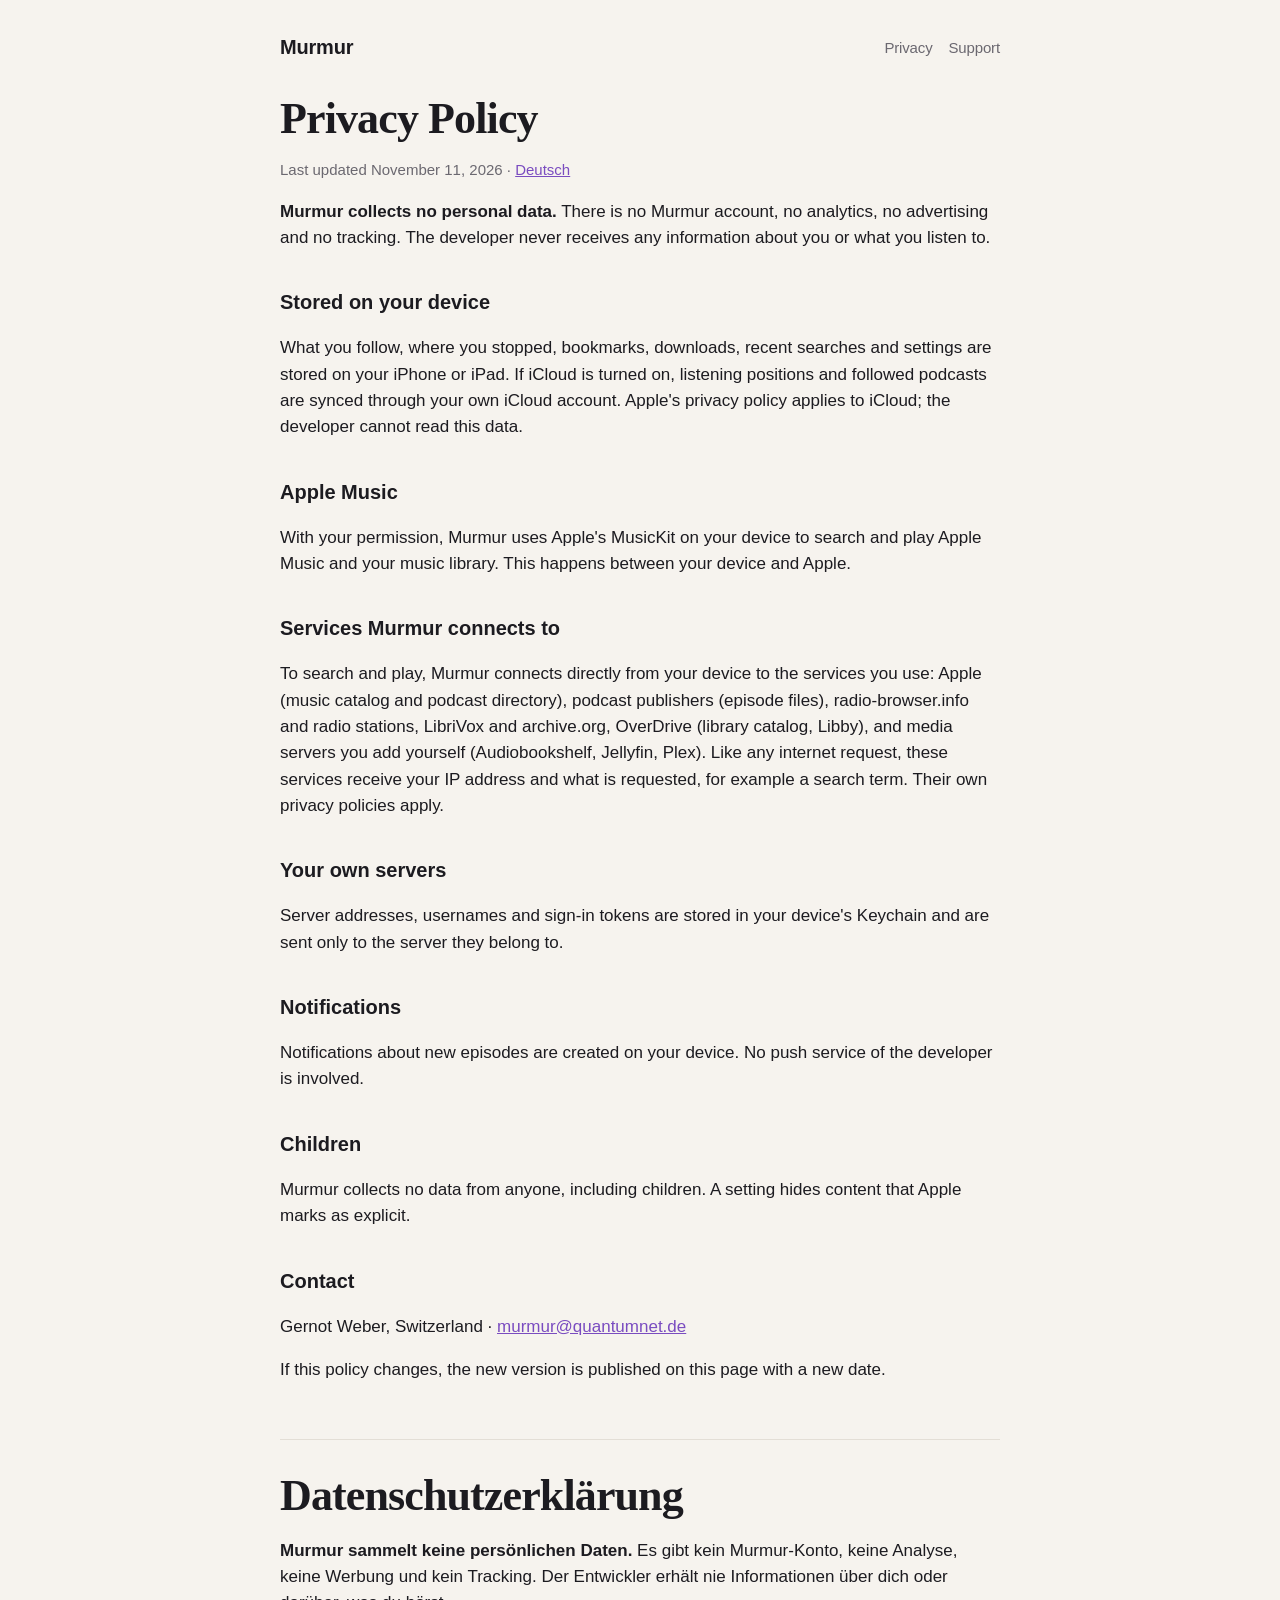
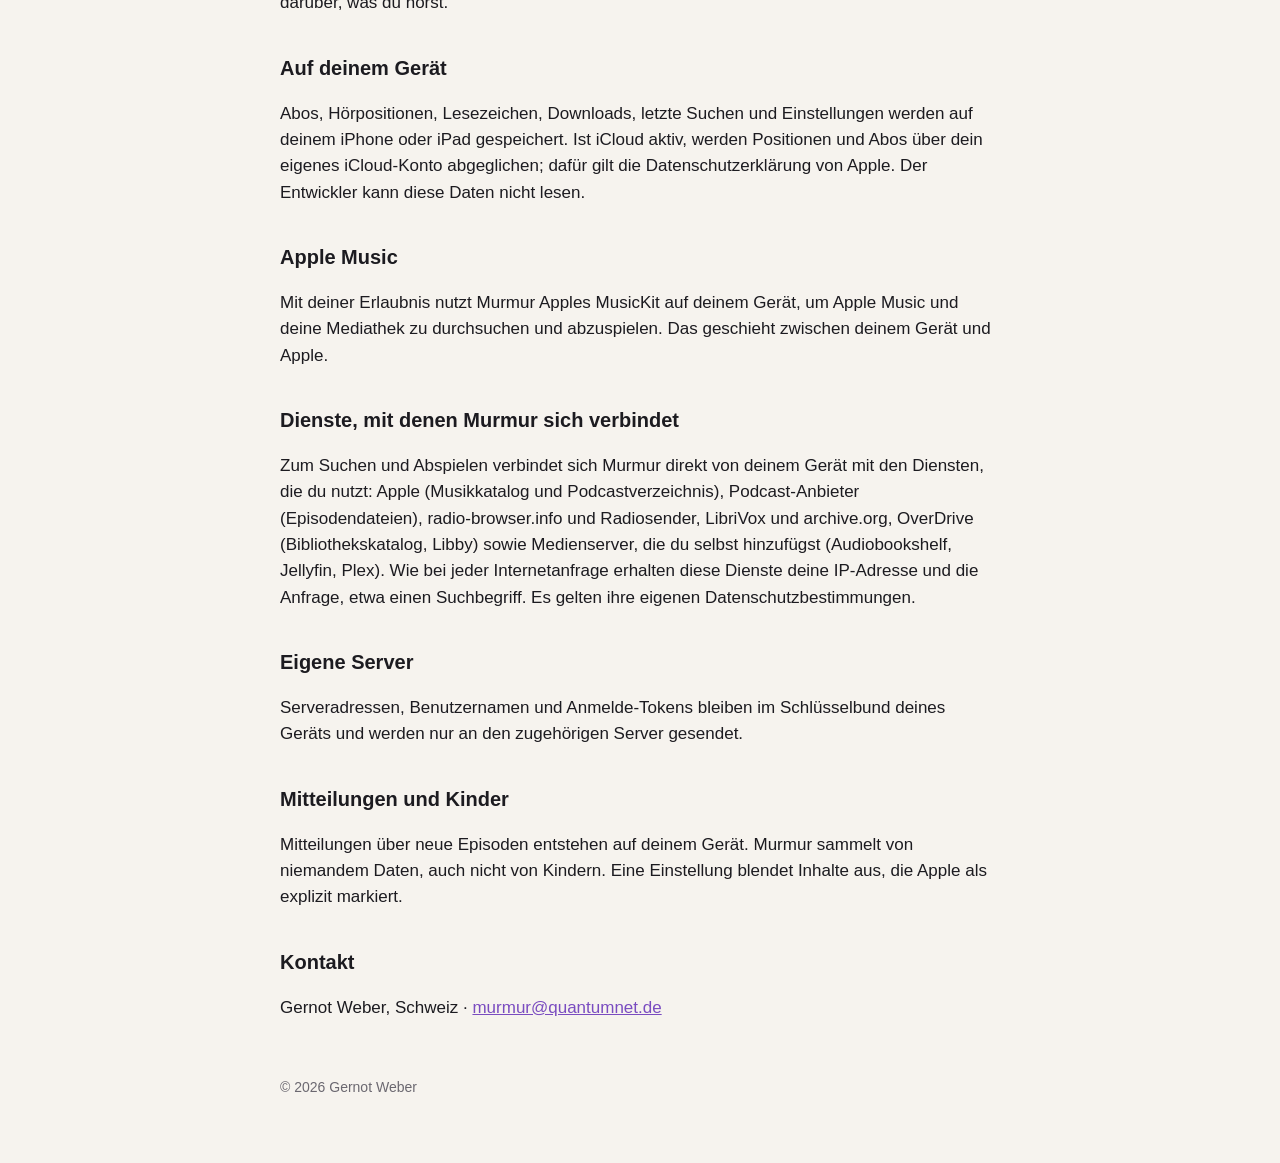
==== privacy.html @ 97b94185 "Murmur website: about, privacy, support, screenshots Co-Authored-By: Claude Opus 5.5 <noreply@anthro" ====
<!doctype html>
<html lang="en">
<head>
<meta charset="utf-8">
<meta name="viewport" content="width=device-width, initial-scale=1">
<title>Murmur – Privacy Policy</title>
<link rel="stylesheet" href="style.css">
</head>
<body>
<main>
  <header><a href="./">Murmur</a><nav><a href="privacy.html">Privacy</a><a href="support.html">Support</a></nav></header>
  <h1>Privacy Policy</h1>
  <p class="muted">Last updated November 11, 2026 · <a href="#de">Deutsch</a></p>

  <p><strong>Murmur collects no personal data.</strong> There is no Murmur account, no analytics, no advertising and no tracking. The developer never receives any information about you or what you listen to.</p>

  <h2>Stored on your device</h2>
  <p>What you follow, where you stopped, bookmarks, downloads, recent searches and settings are stored on your iPhone or iPad. If iCloud is turned on, listening positions and followed podcasts are synced through your own iCloud account. Apple's privacy policy applies to iCloud; the developer cannot read this data.</p>

  <h2>Apple Music</h2>
  <p>With your permission, Murmur uses Apple's MusicKit on your device to search and play Apple Music and your music library. This happens between your device and Apple.</p>

  <h2>Services Murmur connects to</h2>
  <p>To search and play, Murmur connects directly from your device to the services you use: Apple (music catalog and podcast directory), podcast publishers (episode files), radio-browser.info and radio stations, LibriVox and archive.org, OverDrive (library catalog, Libby), and media servers you add yourself (Audiobookshelf, Jellyfin, Plex). Like any internet request, these services receive your IP address and what is requested, for example a search term. Their own privacy policies apply.</p>

  <h2>Your own servers</h2>
  <p>Server addresses, usernames and sign-in tokens are stored in your device's Keychain and are sent only to the server they belong to.</p>

  <h2>Notifications</h2>
  <p>Notifications about new episodes are created on your device. No push service of the developer is involved.</p>

  <h2>Children</h2>
  <p>Murmur collects no data from anyone, including children. A setting hides content that Apple marks as explicit.</p>

  <h2>Contact</h2>
  <p>Gernot Weber, Switzerland · <a href="mailto:murmur@quantumnet.de">murmur@quantumnet.de</a></p>
  <p>If this policy changes, the new version is published on this page with a new date.</p>

  <section class="lang" id="de" lang="de">
    <h1>Datenschutzerklärung</h1>
    <p><strong>Murmur sammelt keine persönlichen Daten.</strong> Es gibt kein Murmur-Konto, keine Analyse, keine Werbung und kein Tracking. Der Entwickler erhält nie Informationen über dich oder darüber, was du hörst.</p>
    <h2>Auf deinem Gerät</h2>
    <p>Abos, Hörpositionen, Lesezeichen, Downloads, letzte Suchen und Einstellungen werden auf deinem iPhone oder iPad gespeichert. Ist iCloud aktiv, werden Positionen und Abos über dein eigenes iCloud-Konto abgeglichen; dafür gilt die Datenschutzerklärung von Apple. Der Entwickler kann diese Daten nicht lesen.</p>
    <h2>Apple Music</h2>
    <p>Mit deiner Erlaubnis nutzt Murmur Apples MusicKit auf deinem Gerät, um Apple Music und deine Mediathek zu durchsuchen und abzuspielen. Das geschieht zwischen deinem Gerät und Apple.</p>
    <h2>Dienste, mit denen Murmur sich verbindet</h2>
    <p>Zum Suchen und Abspielen verbindet sich Murmur direkt von deinem Gerät mit den Diensten, die du nutzt: Apple (Musikkatalog und Podcastverzeichnis), Podcast-Anbieter (Episodendateien), radio-browser.info und Radiosender, LibriVox und archive.org, OverDrive (Bibliothekskatalog, Libby) sowie Medienserver, die du selbst hinzufügst (Audiobookshelf, Jellyfin, Plex). Wie bei jeder Internetanfrage erhalten diese Dienste deine IP-Adresse und die Anfrage, etwa einen Suchbegriff. Es gelten ihre eigenen Datenschutzbestimmungen.</p>
    <h2>Eigene Server</h2>
    <p>Serveradressen, Benutzernamen und Anmelde-Tokens bleiben im Schlüsselbund deines Geräts und werden nur an den zugehörigen Server gesendet.</p>
    <h2>Mitteilungen und Kinder</h2>
    <p>Mitteilungen über neue Episoden entstehen auf deinem Gerät. Murmur sammelt von niemandem Daten, auch nicht von Kindern. Eine Einstellung blendet Inhalte aus, die Apple als explizit markiert.</p>
    <h2>Kontakt</h2>
    <p>Gernot Weber, Schweiz · <a href="mailto:murmur@quantumnet.de">murmur@quantumnet.de</a></p>
  </section>
  <footer>© 2026 Gernot Weber</footer>
</main>
</body>
</html>
---- style.css ----
:root {
  --ground: #f6f3ee; --surface: #ffffff; --ink: #1c1b20; --muted: #6b6870; --line: #e3ded6;
  --music: #d9405a; --podcast: #7a4cc0; --radio: #157a80; --book: #8c6138;
}
@media (prefers-color-scheme: dark) {
  :root { --ground: #17161b; --surface: #222128; --ink: #f2f0eb; --muted: #a29fa8; --line: #34323b; }
}
* { box-sizing: border-box; }
body {
  margin: 0; background: var(--ground); color: var(--ink);
  font: 17px/1.55 -apple-system, BlinkMacSystemFont, "SF Pro Text", "Helvetica Neue", Arial, sans-serif;
}
main { max-width: 760px; margin: 0 auto; padding: 32px 20px 64px; }
header { display: flex; align-items: center; gap: 12px; margin-bottom: 32px; }
header a { color: var(--ink); text-decoration: none; font-weight: 700; font-size: 20px; letter-spacing: -0.01em; }
header nav { margin-left: auto; display: flex; gap: 16px; font-size: 15px; }
header nav a { font-weight: 500; color: var(--muted); font-size: 15px; }
h1 { font-family: ui-serif, "New York", Georgia, serif; font-size: 44px; line-height: 1.1; margin: 8px 0 12px; letter-spacing: -0.02em; }
h2 { font-size: 20px; margin: 36px 0 8px; }
p, li { color: var(--ink); }
.lead { font-size: 20px; color: var(--muted); }
.muted { color: var(--muted); font-size: 15px; }
.chips { display: flex; flex-wrap: wrap; gap: 8px; margin: 20px 0 8px; padding: 0; list-style: none; }
.chips li { padding: 6px 12px; border-radius: 999px; background: var(--surface); border: 1px solid var(--line); font-size: 14px; font-weight: 600; }
.chips .m { color: var(--music); } .chips .p { color: var(--podcast); } .chips .r { color: var(--radio); } .chips .b { color: var(--book); }
.grid { display: grid; grid-template-columns: repeat(auto-fit, minmax(210px, 1fr)); gap: 14px; margin-top: 18px; }
.card { background: var(--surface); border: 1px solid var(--line); border-radius: 18px; padding: 16px 18px; }
.card h3 { margin: 0 0 4px; font-size: 16px; }
.card p { margin: 0; font-size: 15px; color: var(--muted); }
.shots { display: flex; gap: 14px; overflow-x: auto; padding: 8px 0 16px; }
.shots img { height: 460px; border-radius: 28px; border: 1px solid var(--line); }
.lang { margin-top: 56px; padding-top: 24px; border-top: 1px solid var(--line); }
a { color: var(--podcast); }
footer { margin-top: 56px; color: var(--muted); font-size: 14px; }
@media (max-width: 520px) { h1 { font-size: 34px; } .shots img { height: 380px; } }
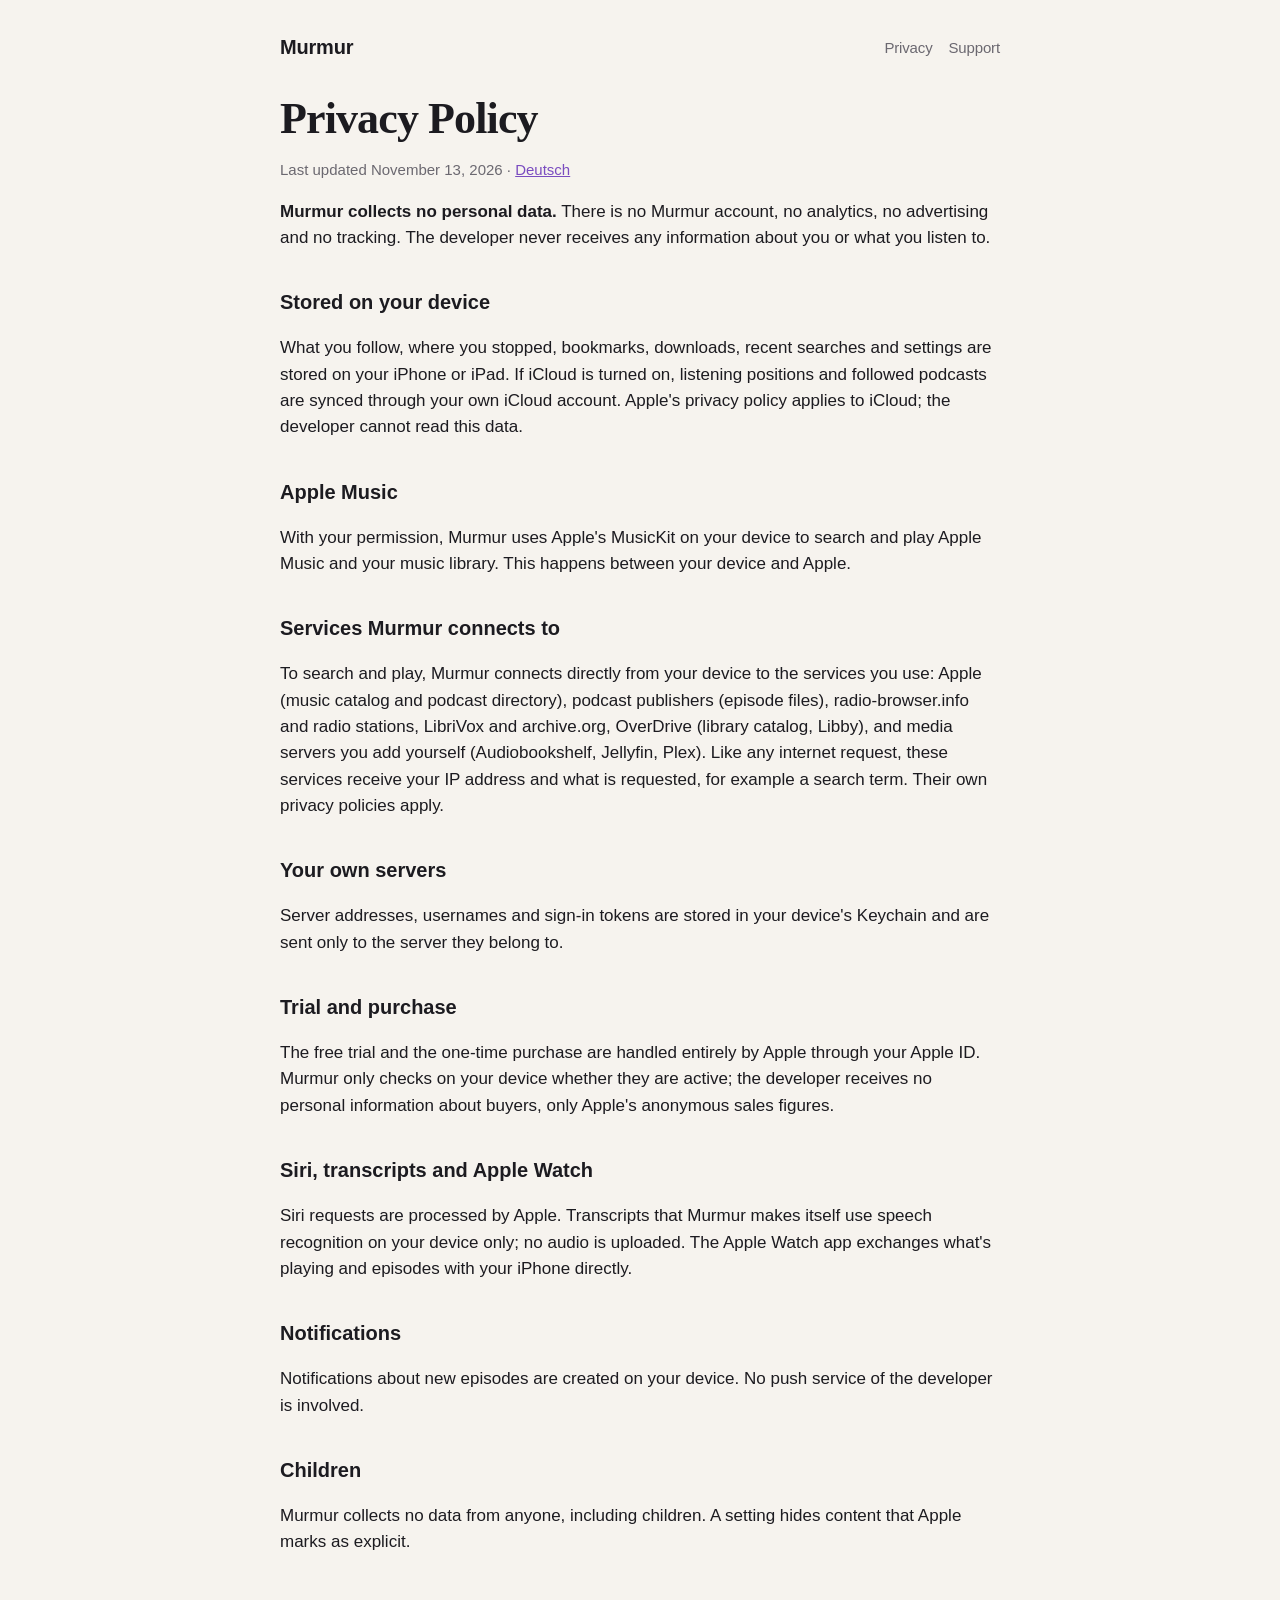
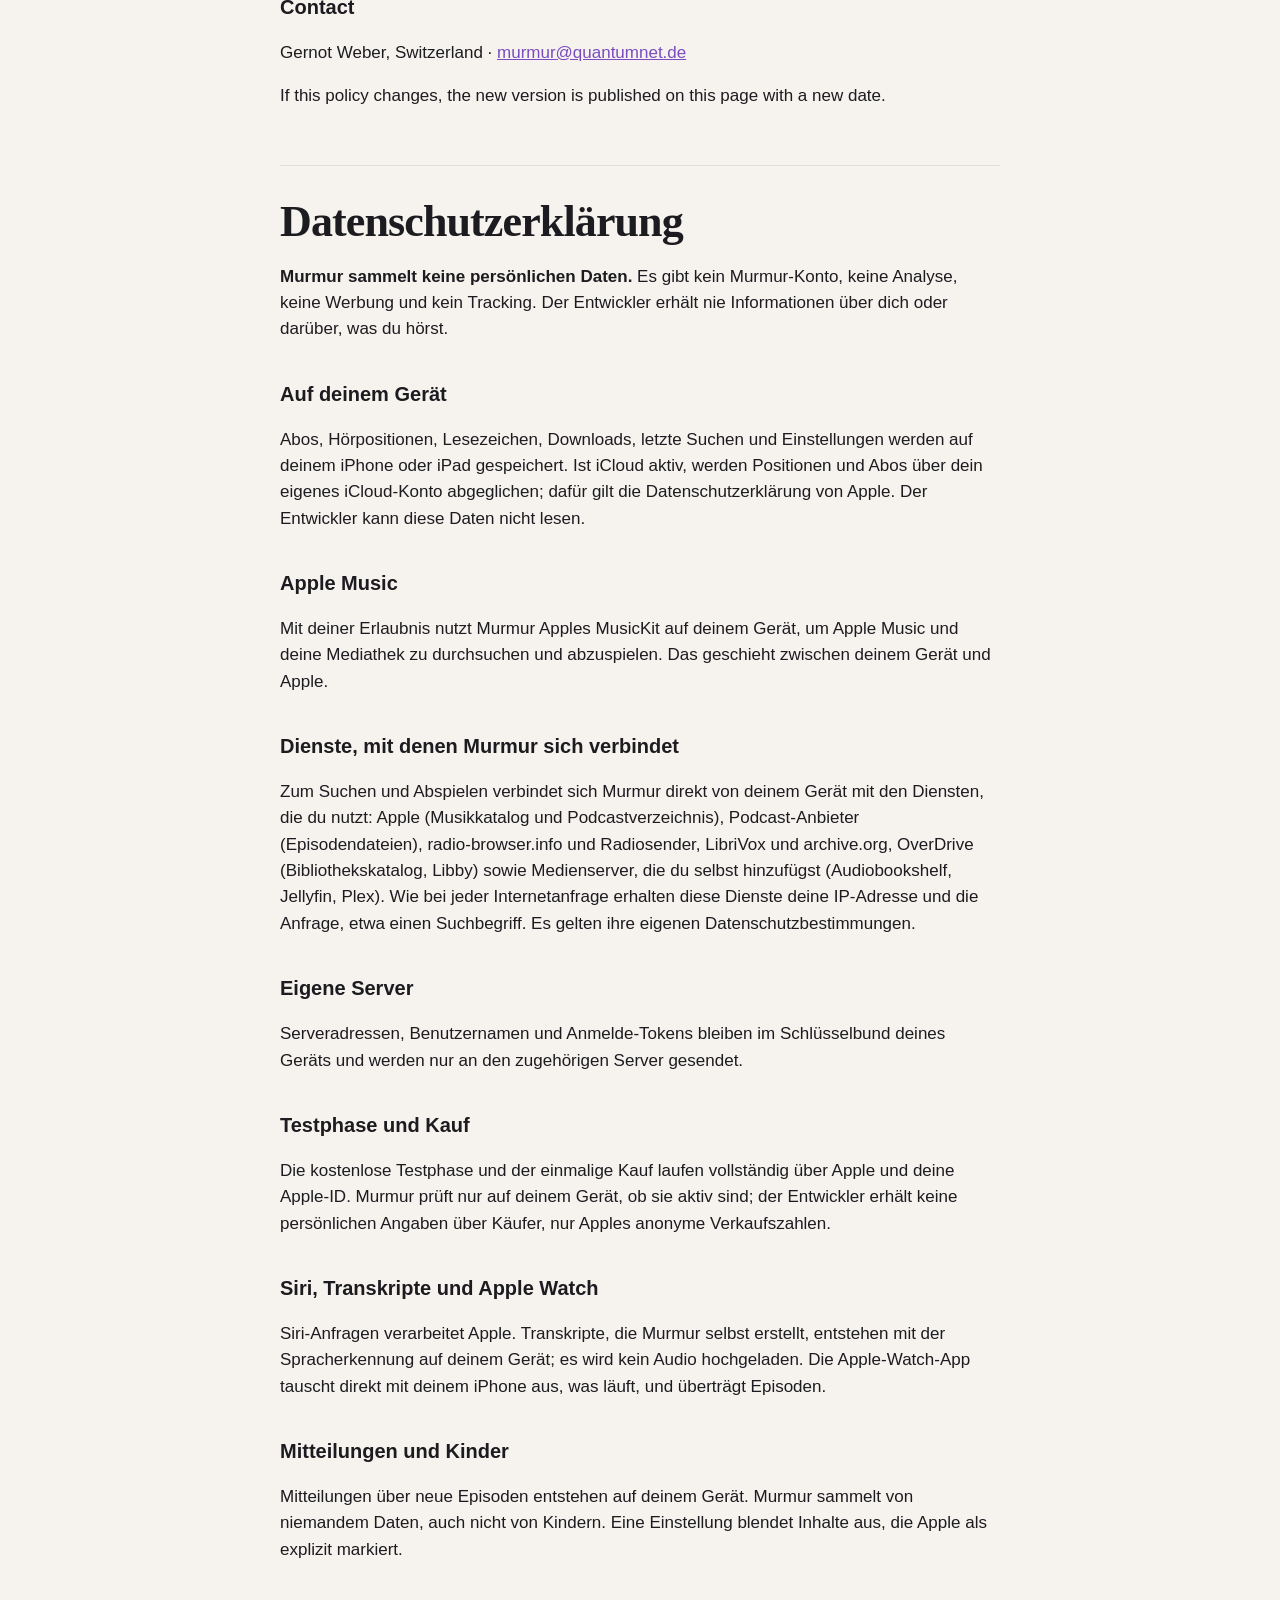
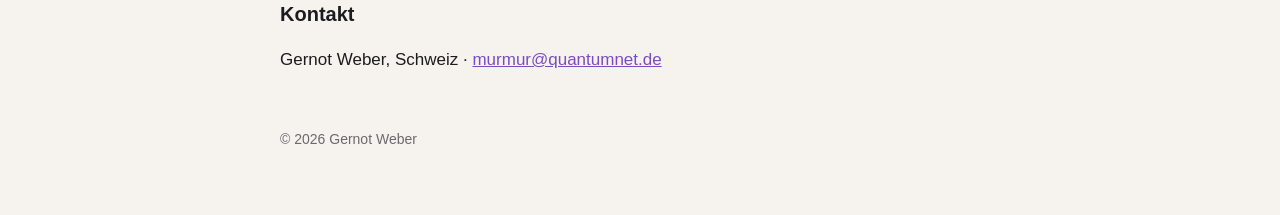
==== commit b5ef3169: "Trial and price, new features, privacy for purchases, Siri and transcripts Co-Authored-By: Claude Op" ====
--- a/privacy.html
+++ b/privacy.html
@@ -10,7 +10,7 @@
 <main>
   <header><a href="./">Murmur</a><nav><a href="privacy.html">Privacy</a><a href="support.html">Support</a></nav></header>
   <h1>Privacy Policy</h1>
-  <p class="muted">Last updated November 11, 2026 · <a href="#de">Deutsch</a></p>
+  <p class="muted">Last updated November 13, 2026 · <a href="#de">Deutsch</a></p>
 
   <p><strong>Murmur collects no personal data.</strong> There is no Murmur account, no analytics, no advertising and no tracking. The developer never receives any information about you or what you listen to.</p>
 
@@ -25,6 +25,12 @@
 
   <h2>Your own servers</h2>
   <p>Server addresses, usernames and sign-in tokens are stored in your device's Keychain and are sent only to the server they belong to.</p>
+
+  <h2>Trial and purchase</h2>
+  <p>The free trial and the one-time purchase are handled entirely by Apple through your Apple ID. Murmur only checks on your device whether they are active; the developer receives no personal information about buyers, only Apple's anonymous sales figures.</p>
+
+  <h2>Siri, transcripts and Apple Watch</h2>
+  <p>Siri requests are processed by Apple. Transcripts that Murmur makes itself use speech recognition on your device only; no audio is uploaded. The Apple Watch app exchanges what's playing and episodes with your iPhone directly.</p>
 
   <h2>Notifications</h2>
   <p>Notifications about new episodes are created on your device. No push service of the developer is involved.</p>
@@ -47,6 +53,10 @@
     <p>Zum Suchen und Abspielen verbindet sich Murmur direkt von deinem Gerät mit den Diensten, die du nutzt: Apple (Musikkatalog und Podcastverzeichnis), Podcast-Anbieter (Episodendateien), radio-browser.info und Radiosender, LibriVox und archive.org, OverDrive (Bibliothekskatalog, Libby) sowie Medienserver, die du selbst hinzufügst (Audiobookshelf, Jellyfin, Plex). Wie bei jeder Internetanfrage erhalten diese Dienste deine IP-Adresse und die Anfrage, etwa einen Suchbegriff. Es gelten ihre eigenen Datenschutzbestimmungen.</p>
     <h2>Eigene Server</h2>
     <p>Serveradressen, Benutzernamen und Anmelde-Tokens bleiben im Schlüsselbund deines Geräts und werden nur an den zugehörigen Server gesendet.</p>
+    <h2>Testphase und Kauf</h2>
+    <p>Die kostenlose Testphase und der einmalige Kauf laufen vollständig über Apple und deine Apple-ID. Murmur prüft nur auf deinem Gerät, ob sie aktiv sind; der Entwickler erhält keine persönlichen Angaben über Käufer, nur Apples anonyme Verkaufszahlen.</p>
+    <h2>Siri, Transkripte und Apple Watch</h2>
+    <p>Siri-Anfragen verarbeitet Apple. Transkripte, die Murmur selbst erstellt, entstehen mit der Spracherkennung auf deinem Gerät; es wird kein Audio hochgeladen. Die Apple-Watch-App tauscht direkt mit deinem iPhone aus, was läuft, und überträgt Episoden.</p>
     <h2>Mitteilungen und Kinder</h2>
     <p>Mitteilungen über neue Episoden entstehen auf deinem Gerät. Murmur sammelt von niemandem Daten, auch nicht von Kindern. Eine Einstellung blendet Inhalte aus, die Apple als explizit markiert.</p>
     <h2>Kontakt</h2>
--- a/style.css
+++ b/style.css
@@ -33,3 +33,6 @@
 a { color: var(--podcast); }
 footer { margin-top: 56px; color: var(--muted); font-size: 14px; }
 @media (max-width: 520px) { h1 { font-size: 34px; } .shots img { height: 380px; } }
+
+.price { margin: 32px 0; padding: 20px 22px; border-radius: 18px; background: var(--surface); border: 1px solid var(--line); }
+.price h2 { margin-top: 0; }
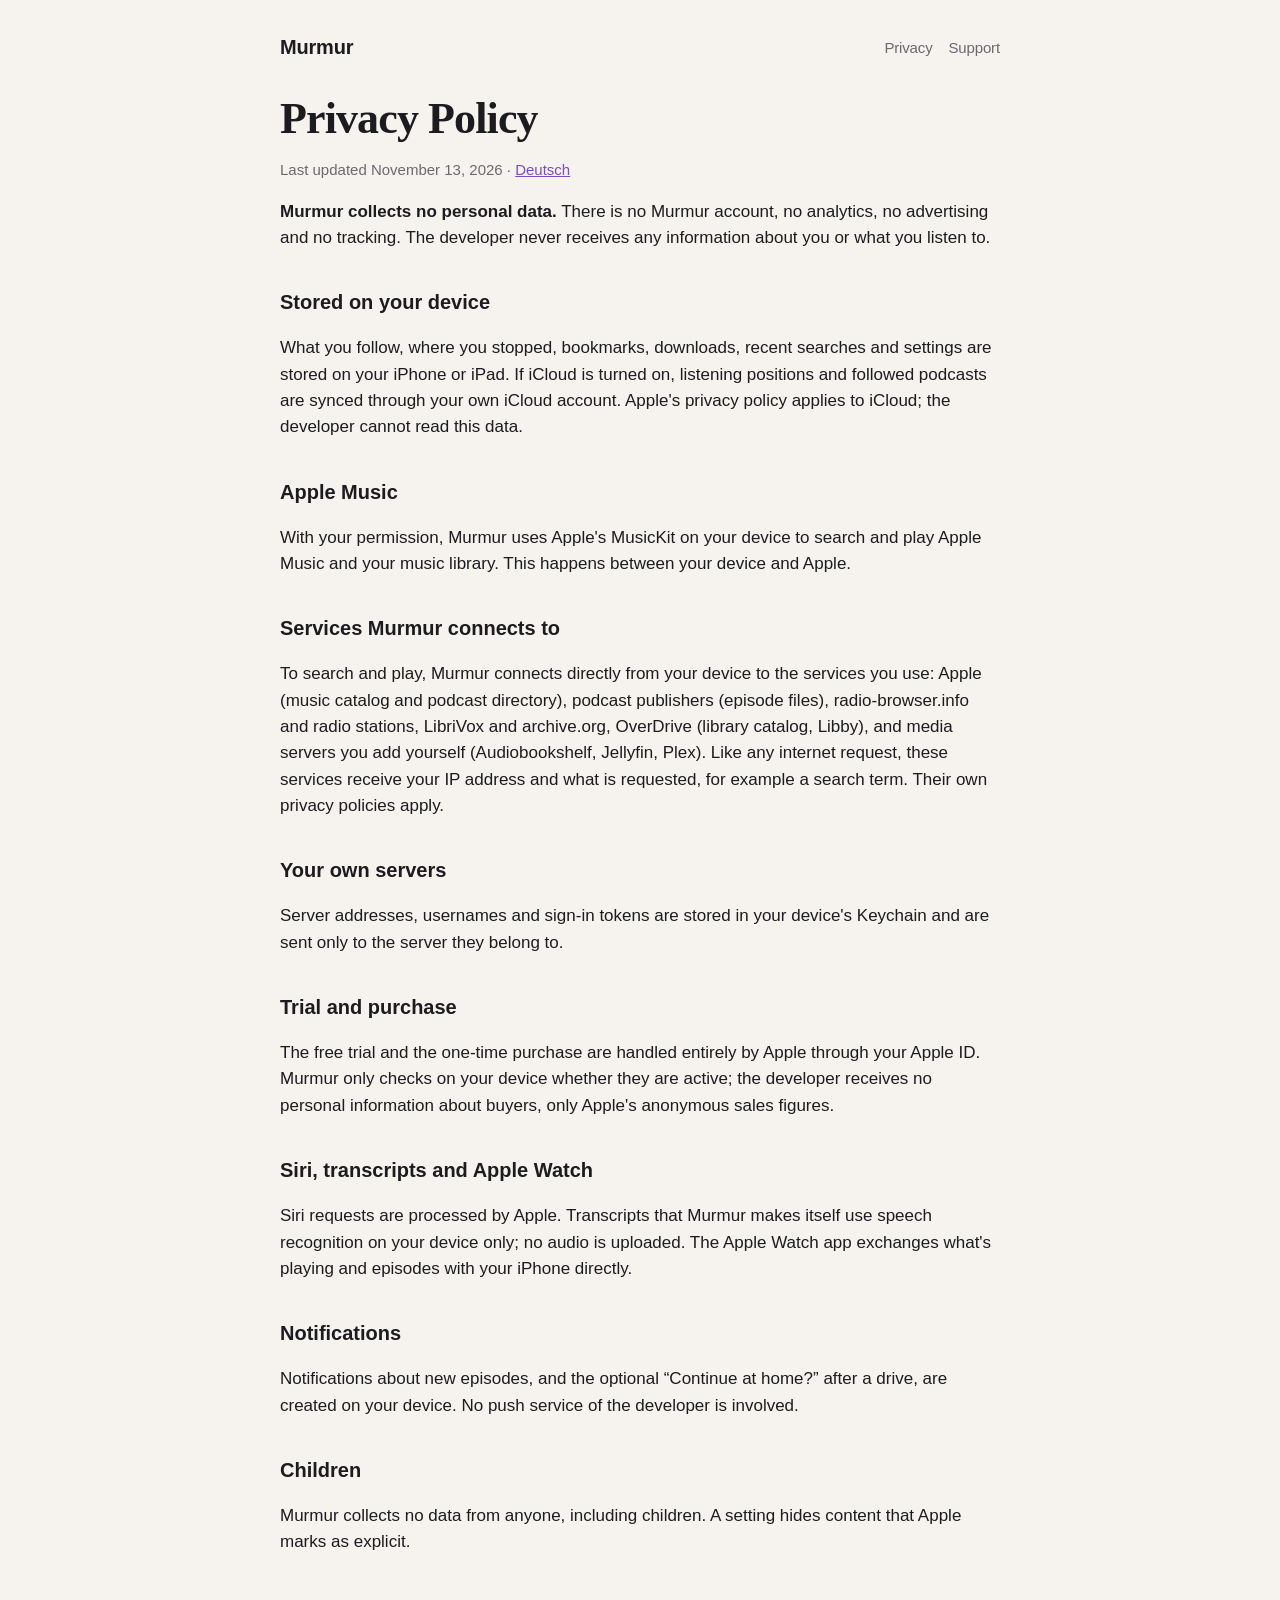
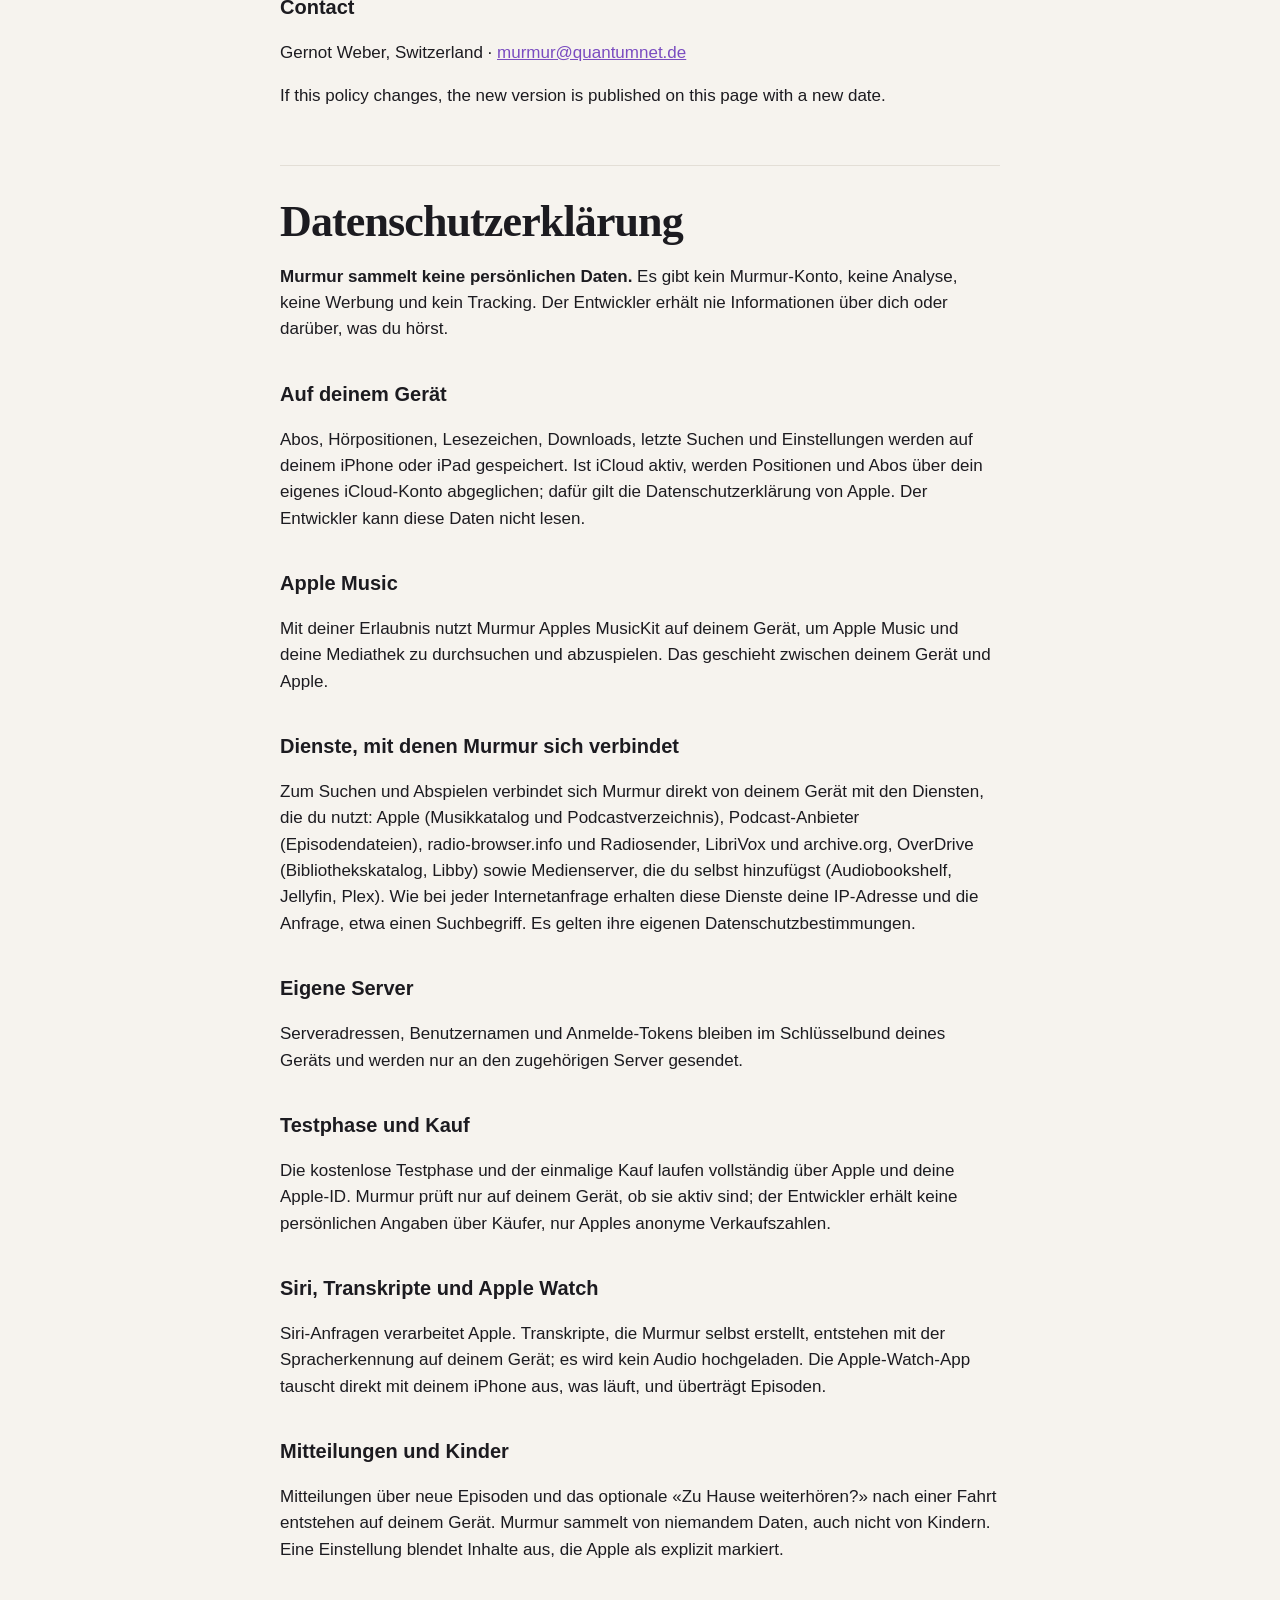
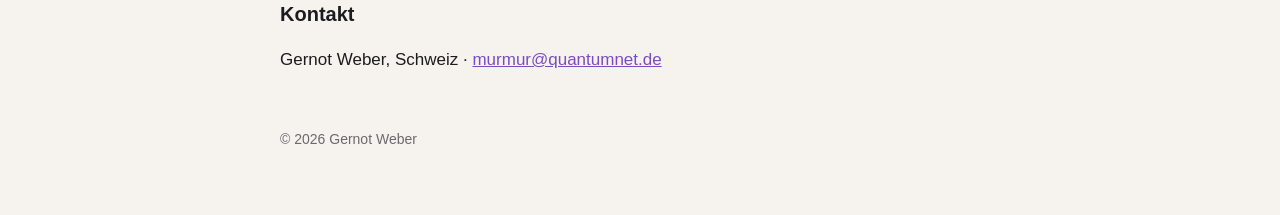
==== commit 7904174f: "Trips, transcript search, continue at home Co-Authored-By: Claude Opus 5.5 <noreply@anthropic.com> C" ====
--- a/privacy.html
+++ b/privacy.html
@@ -33,7 +33,7 @@
   <p>Siri requests are processed by Apple. Transcripts that Murmur makes itself use speech recognition on your device only; no audio is uploaded. The Apple Watch app exchanges what's playing and episodes with your iPhone directly.</p>
 
   <h2>Notifications</h2>
-  <p>Notifications about new episodes are created on your device. No push service of the developer is involved.</p>
+  <p>Notifications about new episodes, and the optional “Continue at home?” after a drive, are created on your device. No push service of the developer is involved.</p>
 
   <h2>Children</h2>
   <p>Murmur collects no data from anyone, including children. A setting hides content that Apple marks as explicit.</p>
@@ -58,7 +58,7 @@
     <h2>Siri, Transkripte und Apple Watch</h2>
     <p>Siri-Anfragen verarbeitet Apple. Transkripte, die Murmur selbst erstellt, entstehen mit der Spracherkennung auf deinem Gerät; es wird kein Audio hochgeladen. Die Apple-Watch-App tauscht direkt mit deinem iPhone aus, was läuft, und überträgt Episoden.</p>
     <h2>Mitteilungen und Kinder</h2>
-    <p>Mitteilungen über neue Episoden entstehen auf deinem Gerät. Murmur sammelt von niemandem Daten, auch nicht von Kindern. Eine Einstellung blendet Inhalte aus, die Apple als explizit markiert.</p>
+    <p>Mitteilungen über neue Episoden und das optionale «Zu Hause weiterhören?» nach einer Fahrt entstehen auf deinem Gerät. Murmur sammelt von niemandem Daten, auch nicht von Kindern. Eine Einstellung blendet Inhalte aus, die Apple als explizit markiert.</p>
     <h2>Kontakt</h2>
     <p>Gernot Weber, Schweiz · <a href="mailto:murmur@quantumnet.de">murmur@quantumnet.de</a></p>
   </section>
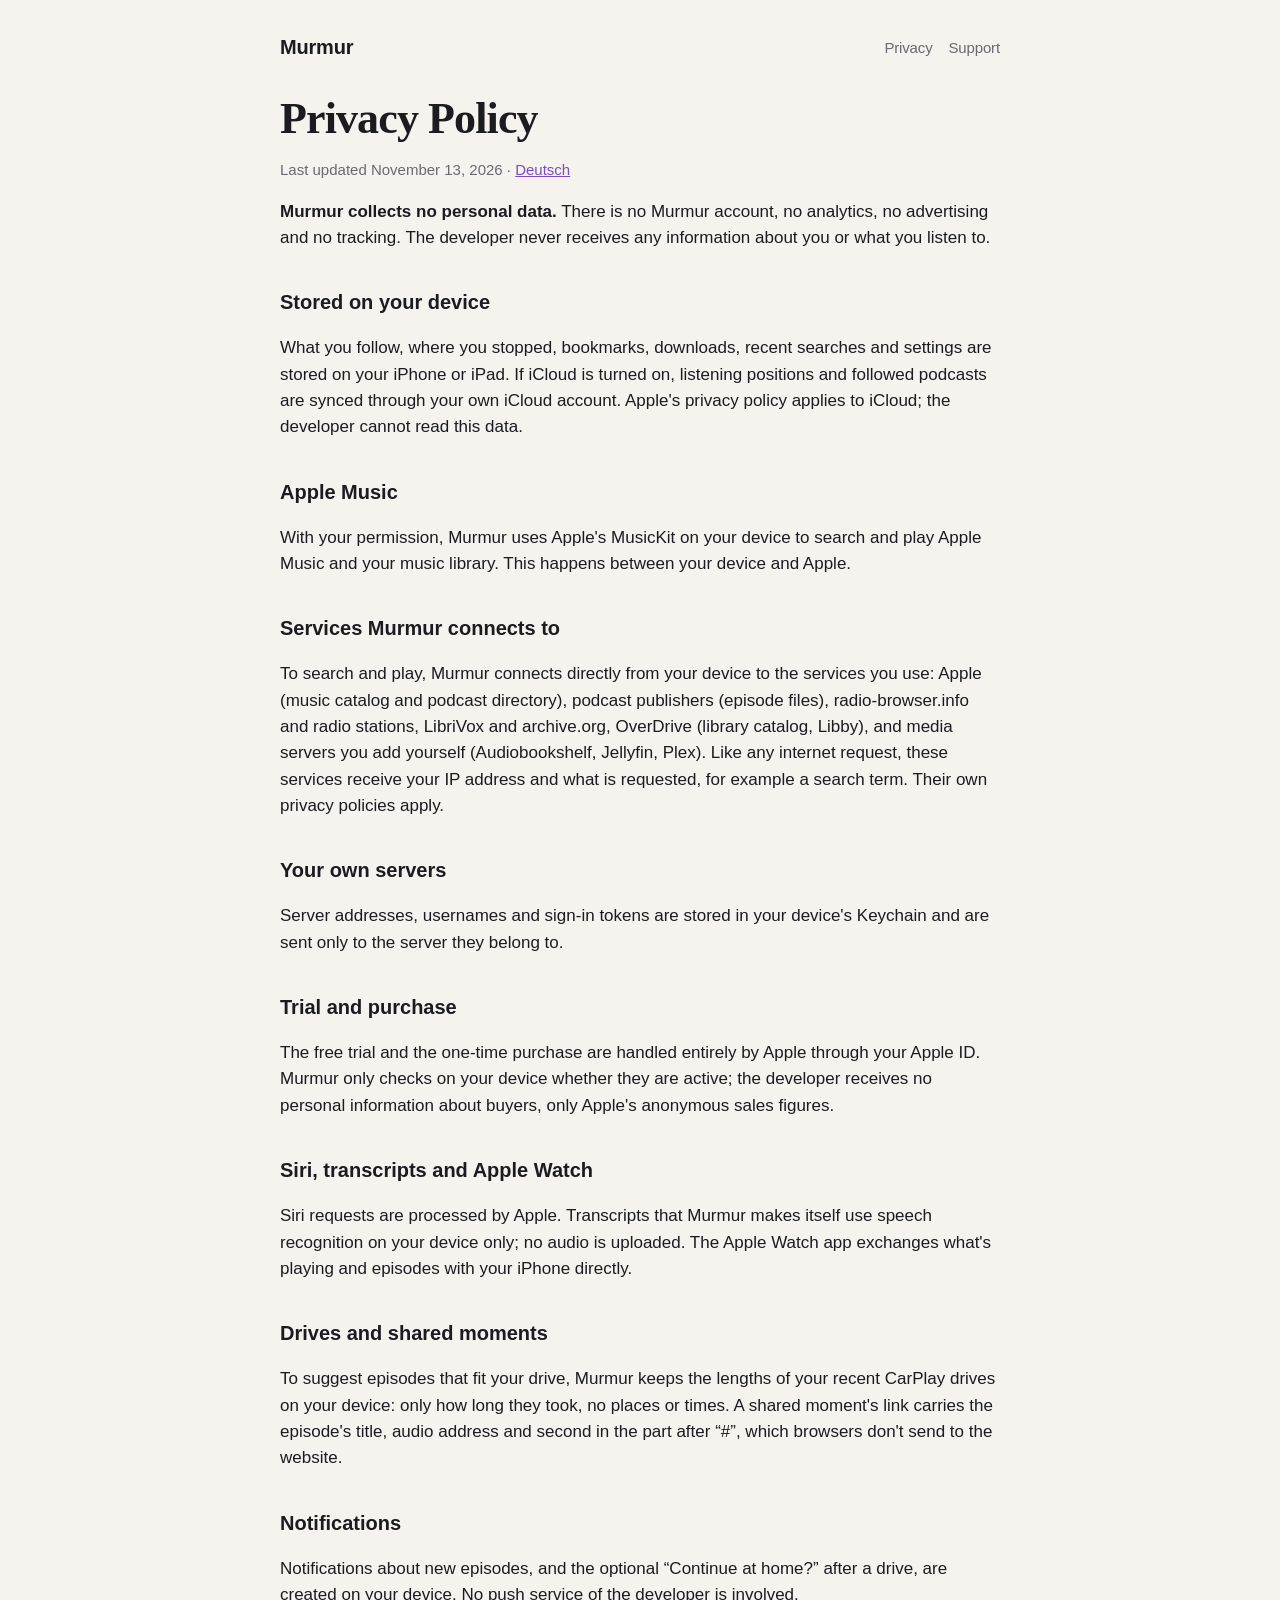
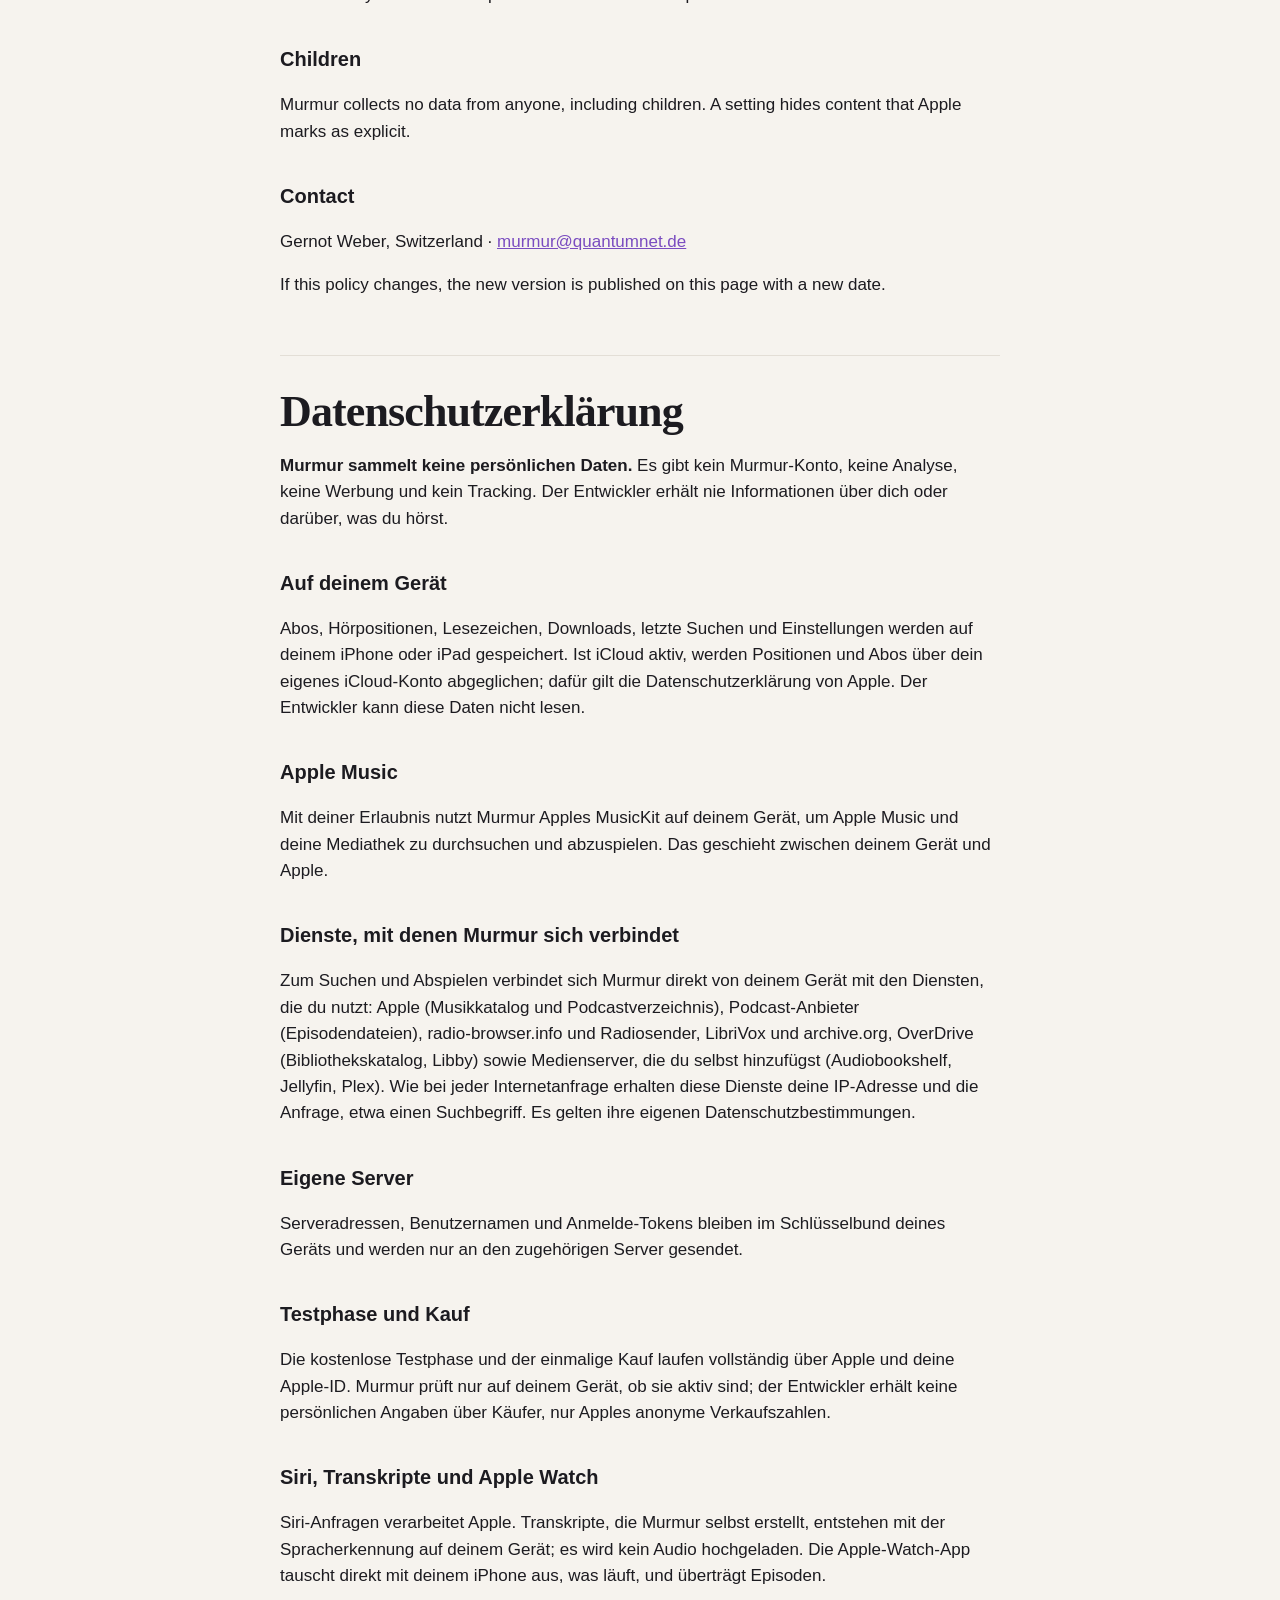
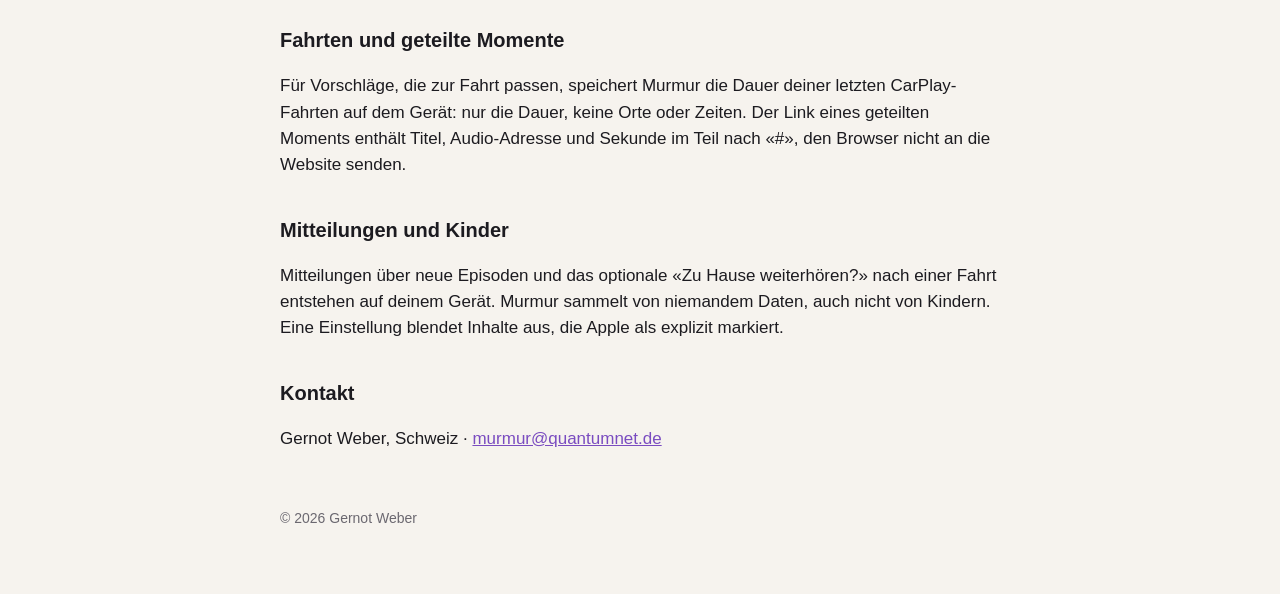
==== commit a9d505a7: "Drive mix, shared moments page, privacy Co-Authored-By: Claude Opus 5.5 <noreply@anthropic.com> Clau" ====
--- a/privacy.html
+++ b/privacy.html
@@ -32,6 +32,9 @@
   <h2>Siri, transcripts and Apple Watch</h2>
   <p>Siri requests are processed by Apple. Transcripts that Murmur makes itself use speech recognition on your device only; no audio is uploaded. The Apple Watch app exchanges what's playing and episodes with your iPhone directly.</p>
 
+  <h2>Drives and shared moments</h2>
+  <p>To suggest episodes that fit your drive, Murmur keeps the lengths of your recent CarPlay drives on your device: only how long they took, no places or times. A shared moment's link carries the episode's title, audio address and second in the part after “#”, which browsers don't send to the website.</p>
+
   <h2>Notifications</h2>
   <p>Notifications about new episodes, and the optional “Continue at home?” after a drive, are created on your device. No push service of the developer is involved.</p>
 
@@ -57,6 +60,8 @@
     <p>Die kostenlose Testphase und der einmalige Kauf laufen vollständig über Apple und deine Apple-ID. Murmur prüft nur auf deinem Gerät, ob sie aktiv sind; der Entwickler erhält keine persönlichen Angaben über Käufer, nur Apples anonyme Verkaufszahlen.</p>
     <h2>Siri, Transkripte und Apple Watch</h2>
     <p>Siri-Anfragen verarbeitet Apple. Transkripte, die Murmur selbst erstellt, entstehen mit der Spracherkennung auf deinem Gerät; es wird kein Audio hochgeladen. Die Apple-Watch-App tauscht direkt mit deinem iPhone aus, was läuft, und überträgt Episoden.</p>
+    <h2>Fahrten und geteilte Momente</h2>
+    <p>Für Vorschläge, die zur Fahrt passen, speichert Murmur die Dauer deiner letzten CarPlay-Fahrten auf dem Gerät: nur die Dauer, keine Orte oder Zeiten. Der Link eines geteilten Moments enthält Titel, Audio-Adresse und Sekunde im Teil nach «#», den Browser nicht an die Website senden.</p>
     <h2>Mitteilungen und Kinder</h2>
     <p>Mitteilungen über neue Episoden und das optionale «Zu Hause weiterhören?» nach einer Fahrt entstehen auf deinem Gerät. Murmur sammelt von niemandem Daten, auch nicht von Kindern. Eine Einstellung blendet Inhalte aus, die Apple als explizit markiert.</p>
     <h2>Kontakt</h2>
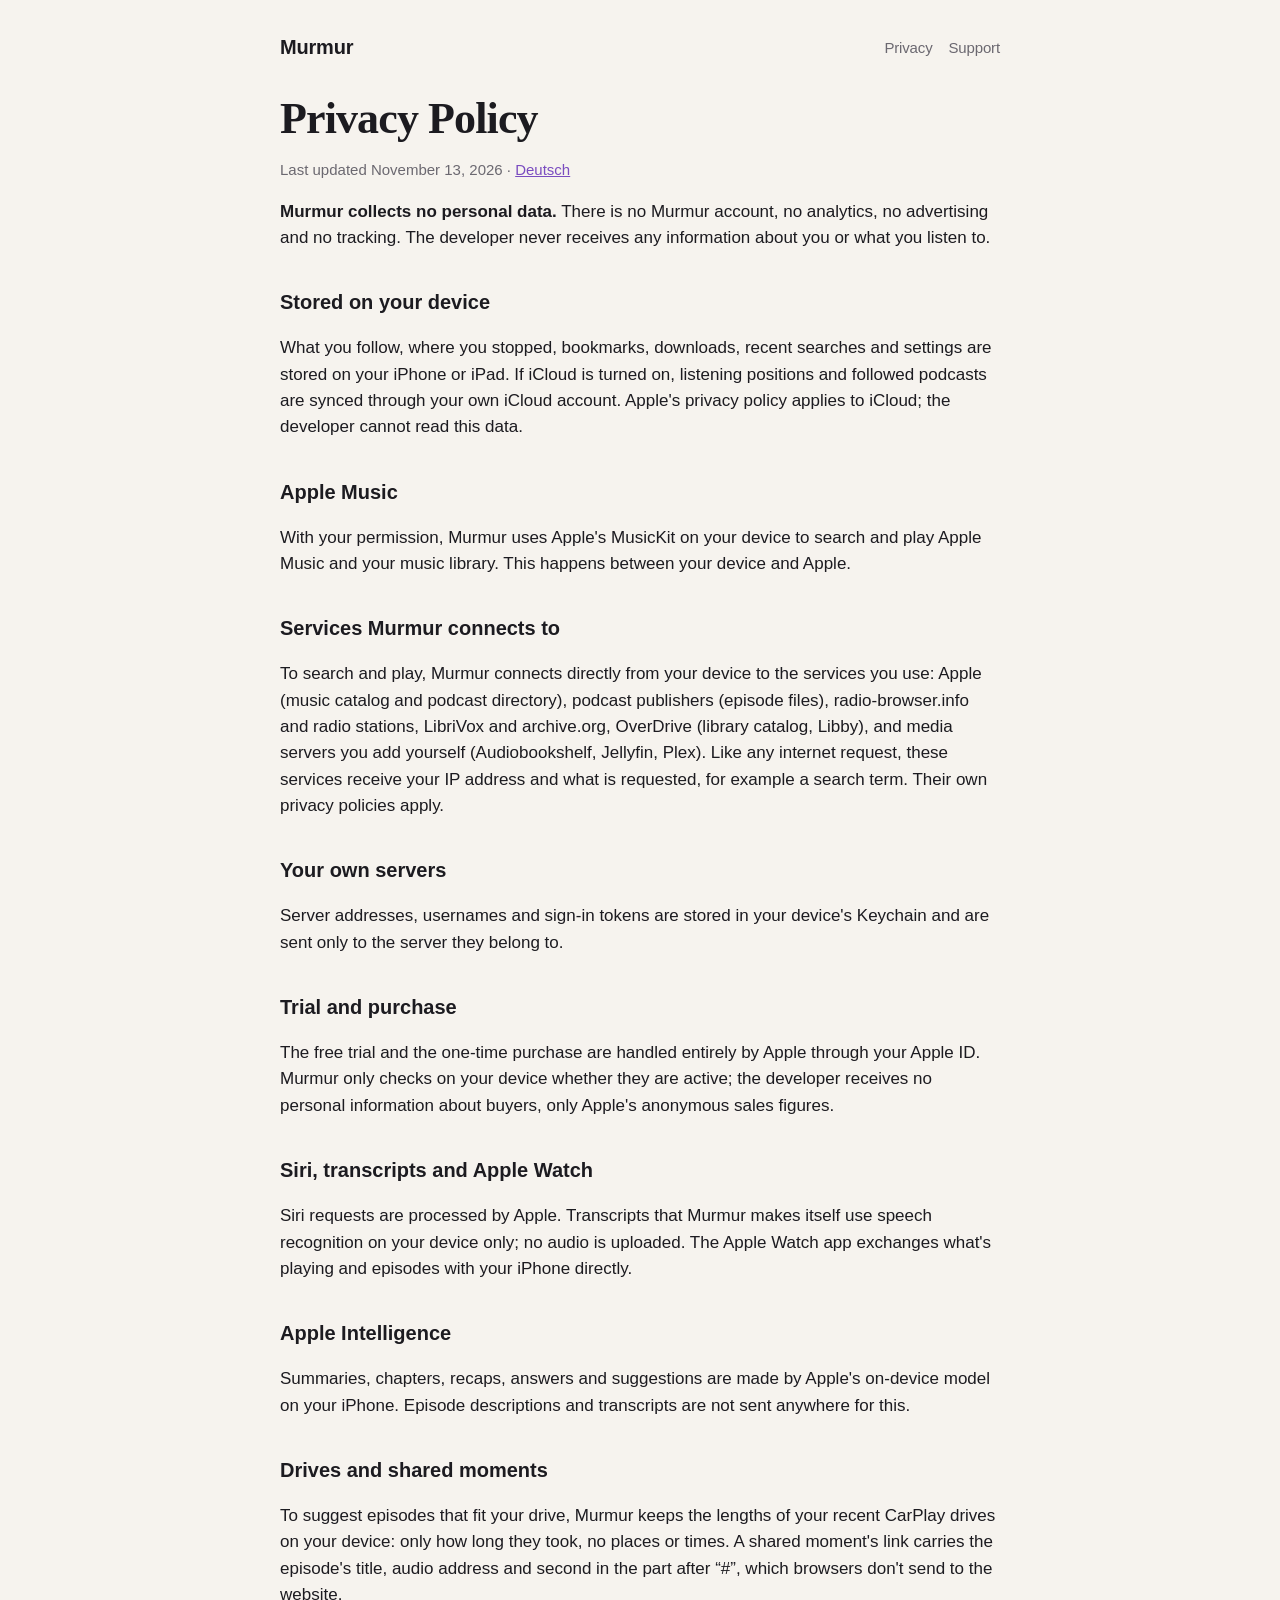
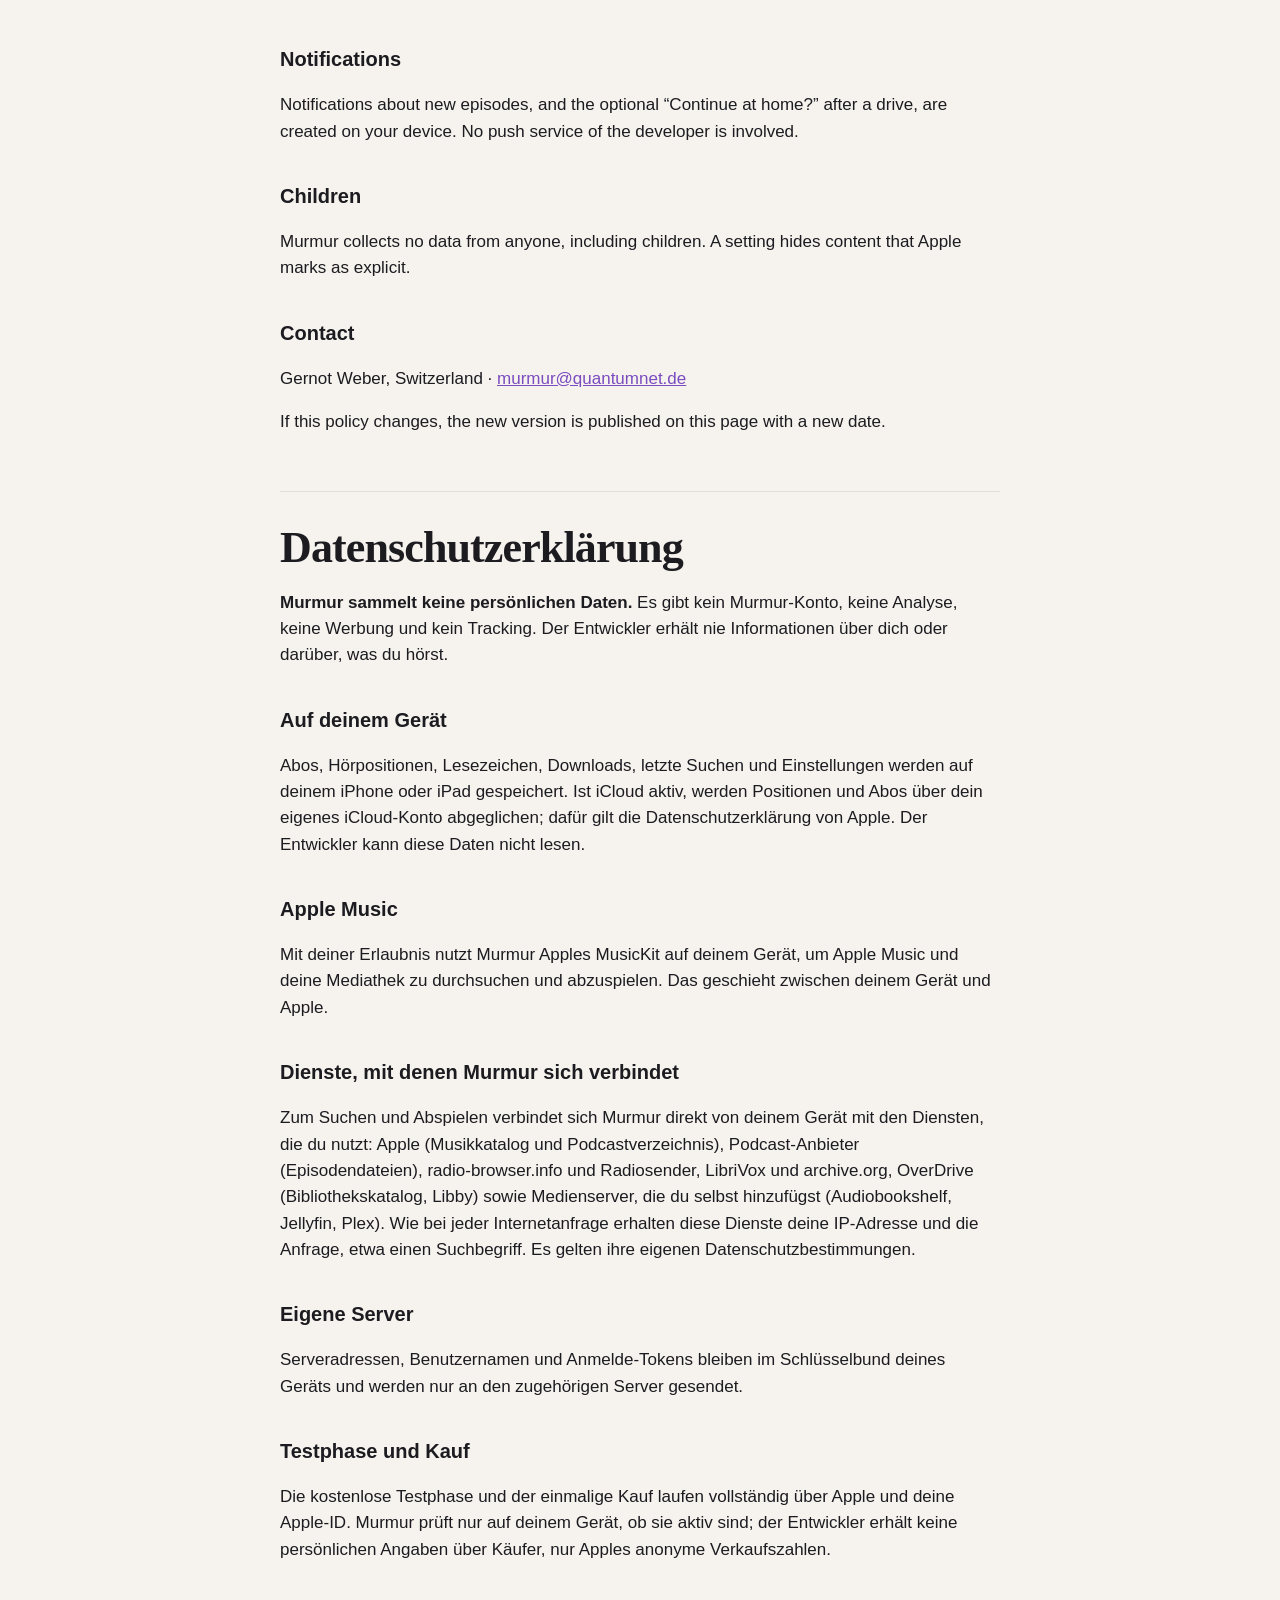
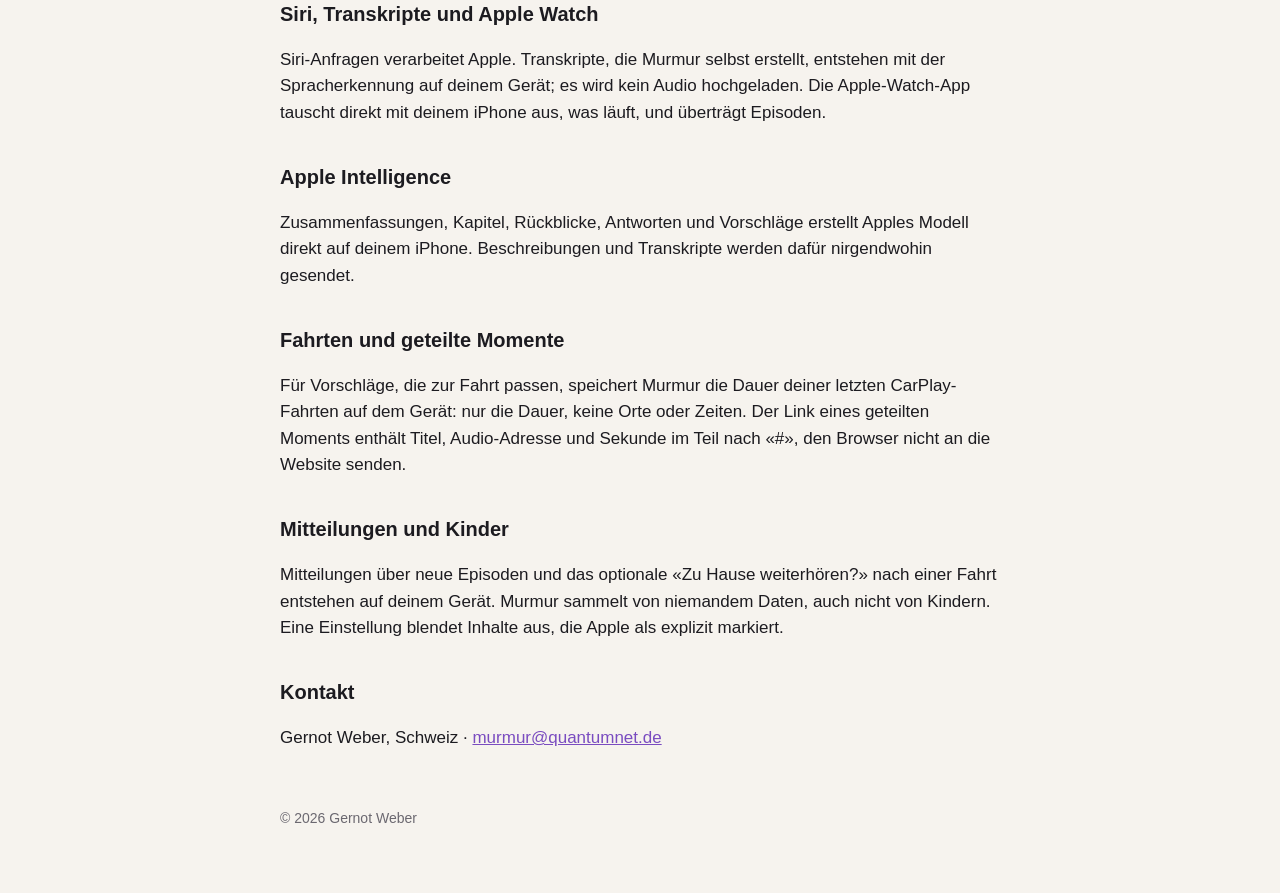
==== commit ac1760ae: "Apple Intelligence features Co-Authored-By: Claude Opus 5.5 <noreply@anthropic.com> Claude-Session: " ====
--- a/privacy.html
+++ b/privacy.html
@@ -32,6 +32,9 @@
   <h2>Siri, transcripts and Apple Watch</h2>
   <p>Siri requests are processed by Apple. Transcripts that Murmur makes itself use speech recognition on your device only; no audio is uploaded. The Apple Watch app exchanges what's playing and episodes with your iPhone directly.</p>
 
+  <h2>Apple Intelligence</h2>
+  <p>Summaries, chapters, recaps, answers and suggestions are made by Apple's on-device model on your iPhone. Episode descriptions and transcripts are not sent anywhere for this.</p>
+
   <h2>Drives and shared moments</h2>
   <p>To suggest episodes that fit your drive, Murmur keeps the lengths of your recent CarPlay drives on your device: only how long they took, no places or times. A shared moment's link carries the episode's title, audio address and second in the part after “#”, which browsers don't send to the website.</p>
 
@@ -60,6 +63,8 @@
     <p>Die kostenlose Testphase und der einmalige Kauf laufen vollständig über Apple und deine Apple-ID. Murmur prüft nur auf deinem Gerät, ob sie aktiv sind; der Entwickler erhält keine persönlichen Angaben über Käufer, nur Apples anonyme Verkaufszahlen.</p>
     <h2>Siri, Transkripte und Apple Watch</h2>
     <p>Siri-Anfragen verarbeitet Apple. Transkripte, die Murmur selbst erstellt, entstehen mit der Spracherkennung auf deinem Gerät; es wird kein Audio hochgeladen. Die Apple-Watch-App tauscht direkt mit deinem iPhone aus, was läuft, und überträgt Episoden.</p>
+    <h2>Apple Intelligence</h2>
+    <p>Zusammenfassungen, Kapitel, Rückblicke, Antworten und Vorschläge erstellt Apples Modell direkt auf deinem iPhone. Beschreibungen und Transkripte werden dafür nirgendwohin gesendet.</p>
     <h2>Fahrten und geteilte Momente</h2>
     <p>Für Vorschläge, die zur Fahrt passen, speichert Murmur die Dauer deiner letzten CarPlay-Fahrten auf dem Gerät: nur die Dauer, keine Orte oder Zeiten. Der Link eines geteilten Moments enthält Titel, Audio-Adresse und Sekunde im Teil nach «#», den Browser nicht an die Website senden.</p>
     <h2>Mitteilungen und Kinder</h2>
